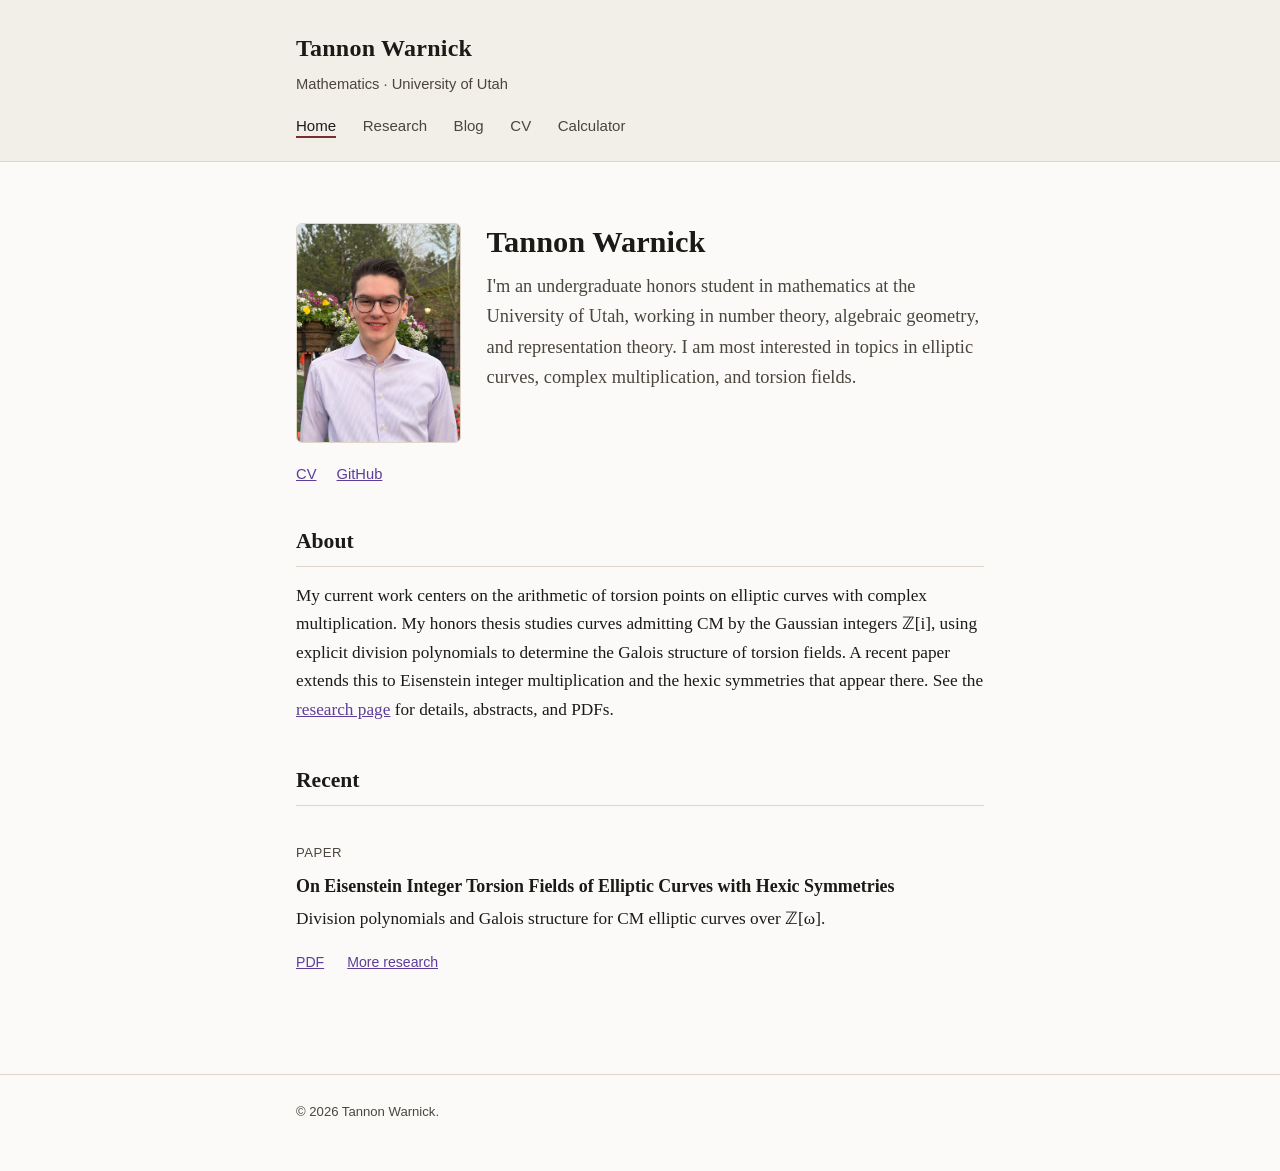
==== index.html @ 2c7872bf "first" ====
<!doctype html>
<html lang="en">
<head>
<meta charset="utf-8">
<meta name="viewport" content="width=device-width, initial-scale=1">
<title>Tannon Warnick</title>
<meta name="description" content="Tannon Warnick — mathematics, University of Utah. Research in number theory and arithmetic geometry.">
<link rel="stylesheet" href="css/style.css">
</head>
<body>

<header class="site">
  <div class="wrap">
    <a class="site-title" href="index.html">Tannon Warnick</a>
    <p class="site-tagline">Mathematics &middot; University of Utah</p>
    <nav class="site">
      <a href="index.html" aria-current="page">Home</a>
      <a href="research.html">Research</a>
      <a href="blog.html">Blog</a>
      <a href="cv.html">CV</a>
      <a href="torsion-calculator.html">Calculator</a>
    </nav>
  </div>
</header>

<main class="wrap">

  <div class="hero">
    <div class="hero-photo">
      <img src="assets/photo.jpeg" alt="Tannon Warnick">
    </div>
    <div>
      <h1>Tannon Warnick</h1>
      <p class="lede">
        I'm an undergraduate honors student in mathematics at the University of Utah,
        working in number theory, algebraic geometry, and representation theory. I am most interested in topics in elliptic curves, complex multiplication, and torsion fields.
      </p>
    </div>
  </div>

  <div class="contact-row">
    <a href="cv.html">CV</a>
    <!-- Add once you have them: arXiv author page, Google Scholar, MathSciNet, GitHub -->
    <a href="https://github.com/tannon-maker">GitHub</a>
  </div>

  <h2>About</h2>
  <p>
    My current work centers on the arithmetic of torsion points on elliptic curves with complex
    multiplication. My honors thesis studies curves admitting CM by the Gaussian integers
    <span>&#8484;[i]</span>, using explicit division polynomials to determine the Galois structure
    of torsion fields. A recent paper extends this to Eisenstein integer multiplication and the
    hexic symmetries that appear there. See the <a href="research.html">research page</a> for
    details, abstracts, and PDFs.
  </p>

  <h2>Recent</h2>
  <ul class="plain">
    <li class="entry">
      <div class="entry-meta">Paper</div>
      <div class="entry-title">On Eisenstein Integer Torsion Fields of Elliptic Curves with Hexic Symmetries</div>
      <p>Division polynomials and Galois structure for CM elliptic curves over &#8484;[&omega;].</p>
      <div class="entry-links">
        <a href="assets/papers/warnick-eisenstein-hexic-symmetries.pdf">PDF</a>
        <a href="research.html">More research</a>
      </div>
    </li>
  </ul>

</main>

<footer class="site">
  <div class="wrap">
    &copy; 2026 Tannon Warnick.
  </div>
</footer>

</body>
</html>
---- css/style.css ----
/* ---------- Tokens ---------- */
:root {
  --bg: #fbfaf8;
  --bg-alt: #f2efe9;
  --ink: #1c1a17;
  --ink-soft: #4a453d;
  --rule: #ddd6c9;
  --accent: #7a2e2e;
  --accent-soft: #a4514f;
  --link: #5c3d99;
  --max-width: 46rem;
  --serif: "Iowan Old Style", "Palatino Linotype", Palatino, "URW Palladio L", Georgia, serif;
  --sans: -apple-system, BlinkMacSystemFont, "Segoe UI", Helvetica, Arial, sans-serif;
  --mono: "SFMono-Regular", Consolas, "Liberation Mono", Menlo, monospace;
}

@media (prefers-color-scheme: dark) {
  :root {
    --bg: #171613;
    --bg-alt: #201e1a;
    --ink: #ece7dd;
    --ink-soft: #b9b2a3;
    --rule: #3a362e;
    --accent: #d68a86;
    --accent-soft: #c46a66;
    --link: #b9a3e8;
  }
}

* { box-sizing: border-box; }

html { background: var(--bg); }

body {
  margin: 0;
  background: var(--bg);
  color: var(--ink);
  font-family: var(--serif);
  font-size: 1.08rem;
  line-height: 1.65;
  -webkit-font-smoothing: antialiased;
}

.wrap {
  max-width: var(--max-width);
  margin: 0 auto;
  padding-left: 1.5rem;
  padding-right: 1.5rem;
}

/* ---------- Header / Nav ---------- */
header.site {
  border-bottom: 1px solid var(--rule);
  background: var(--bg-alt);
}

header.site .wrap {
  padding-top: 1.8rem;
  padding-bottom: 1.4rem;
}

.site-title {
  font-family: var(--serif);
  font-size: 1.5rem;
  font-weight: 600;
  letter-spacing: 0.01em;
  color: var(--ink);
  text-decoration: none;
}

.site-tagline {
  margin: 0.25rem 0 1.1rem;
  font-family: var(--sans);
  font-size: 0.92rem;
  color: var(--ink-soft);
}

nav.site {
  font-family: var(--sans);
  font-size: 0.94rem;
}

nav.site a {
  color: var(--ink-soft);
  text-decoration: none;
  margin-right: 1.4rem;
  padding-bottom: 2px;
  border-bottom: 2px solid transparent;
}

nav.site a:hover,
nav.site a[aria-current="page"] {
  color: var(--ink);
  border-bottom-color: var(--accent);
}

/* ---------- Main content ---------- */
main {
  padding: 3.8rem 0 4rem;
}

h1 {
  font-size: 1.9rem;
  line-height: 1.25;
  margin: 0 0 0.6rem;
}

h2 {
  font-size: 1.35rem;
  margin: 2.4rem 0 0.9rem;
  padding-bottom: 0.4rem;
  border-bottom: 1px solid var(--rule);
}

h3 {
  font-size: 1.08rem;
  margin: 1.6rem 0 0.5rem;
}

p { margin: 0 0 1.1rem; }

a { color: var(--link); }
a:hover { color: var(--accent); }

.lede {
  font-size: 1.15rem;
  color: var(--ink-soft);
}

ul.plain, ol.plain {
  padding-left: 0;
  list-style: none;
}

/* ---------- Home hero ---------- */
.hero {
  display: flex;
  gap: 1.6rem;
  align-items: flex-start;
  margin-bottom: 0.5rem;
}

.hero-photo {
  flex: 0 0 auto;
  width: 165px;
  height: 220x;
  border-radius: 6px;
  background: var(--bg-alt);
  border: 1px solid var(--rule);
  display: flex;
  align-items: center;
  justify-content: center;
  font-family: var(--sans);
  font-size: 0.7rem;
  color: var(--ink-soft);
  text-align: center;
  overflow: hidden;
}

.hero-photo img { width: 100%; height: 100%; object-fit: cover; }

.contact-row {
  font-family: var(--sans);
  font-size: 0.92rem;
  color: var(--ink-soft);
  margin: 1.2rem 0 2rem;
}

.contact-row a { margin-right: 1rem; }

/* ---------- Cards: research / posts ---------- */
.entry {
  padding: 1.2rem 0;
  border-bottom: 1px solid var(--rule);
}

.entry:last-child { border-bottom: none; }

.entry-title {
  font-size: 1.12rem;
  font-weight: 600;
  margin: 0 0 0.2rem;
}

.entry-meta {
  font-family: var(--sans);
  font-size: 0.82rem;
  color: var(--ink-soft);
  text-transform: uppercase;
  letter-spacing: 0.04em;
  margin-bottom: 0.5rem;
}

.entry-links {
  font-family: var(--sans);
  font-size: 0.88rem;
  margin-top: 0.5rem;
}

.entry-links a { margin-right: 1.2rem; }

.tag {
  display: inline-block;
  font-family: var(--sans);
  font-size: 0.72rem;
  letter-spacing: 0.03em;
  text-transform: uppercase;
  color: var(--accent-soft);
  border: 1px solid var(--accent-soft);
  border-radius: 999px;
  padding: 0.1rem 0.6rem;
  margin-right: 0.4rem;
}

/* ---------- Blog post ---------- */
.post-meta {
  font-family: var(--sans);
  font-size: 0.85rem;
  color: var(--ink-soft);
  text-transform: uppercase;
  letter-spacing: 0.04em;
  margin-bottom: 1.8rem;
}

article.post h2 { border-bottom: none; margin-top: 2rem; }

blockquote {
  margin: 1.4rem 0;
  padding: 0.2rem 1.2rem;
  border-left: 3px solid var(--accent-soft);
  color: var(--ink-soft);
}

/* ---------- Placeholder callouts (for the site owner, not visitors to miss) ---------- */
.todo {
  font-family: var(--sans);
  font-size: 0.85rem;
  background: var(--bg-alt);
  border: 1px dashed var(--accent-soft);
  border-radius: 6px;
  padding: 0.7rem 1rem;
  margin: 0.8rem 0 1.4rem;
  color: var(--ink-soft);
}

.todo strong { color: var(--accent); }

/* ---------- Blog post figures ---------- */
.post-figure { margin: 1.6rem 0; }
.post-figure img {
  width: 100%;
  height: auto;
  border-radius: 6px;
  display: block;
}
.post-figure figcaption {
  font-family: var(--sans);
  font-size: 0.85rem;
  color: var(--ink-soft);
  margin-top: 0.5rem;
}

/* ---------- CV ---------- */
.cv-section dl {
  display: grid;
  grid-template-columns: 8rem 1fr;
  gap: 0.4rem 1rem;
  font-family: var(--sans);
  font-size: 0.95rem;
}

.cv-section dt {
  color: var(--ink-soft);
}

.cv-section dd { margin: 0; }

/* ---------- Footer ---------- */
footer.site {
  border-top: 1px solid var(--rule);
  font-family: var(--sans);
  font-size: 0.82rem;
  color: var(--ink-soft);
  padding: 1.6rem 0 3rem;
}

/* ---------- Misc ---------- */
code, pre {
  font-family: var(--mono);
  font-size: 0.92em;
}

pre {
  background: var(--bg-alt);
  padding: 0.9rem 1.1rem;
  border-radius: 6px;
  overflow-x: auto;
}

hr.rule {
  border: none;
  border-top: 1px solid var(--rule);
  margin: 2.4rem 0;
}

@media (max-width: 30rem) {
  .hero { flex-direction: column; }
  nav.site a { margin-right: 1rem; }
}
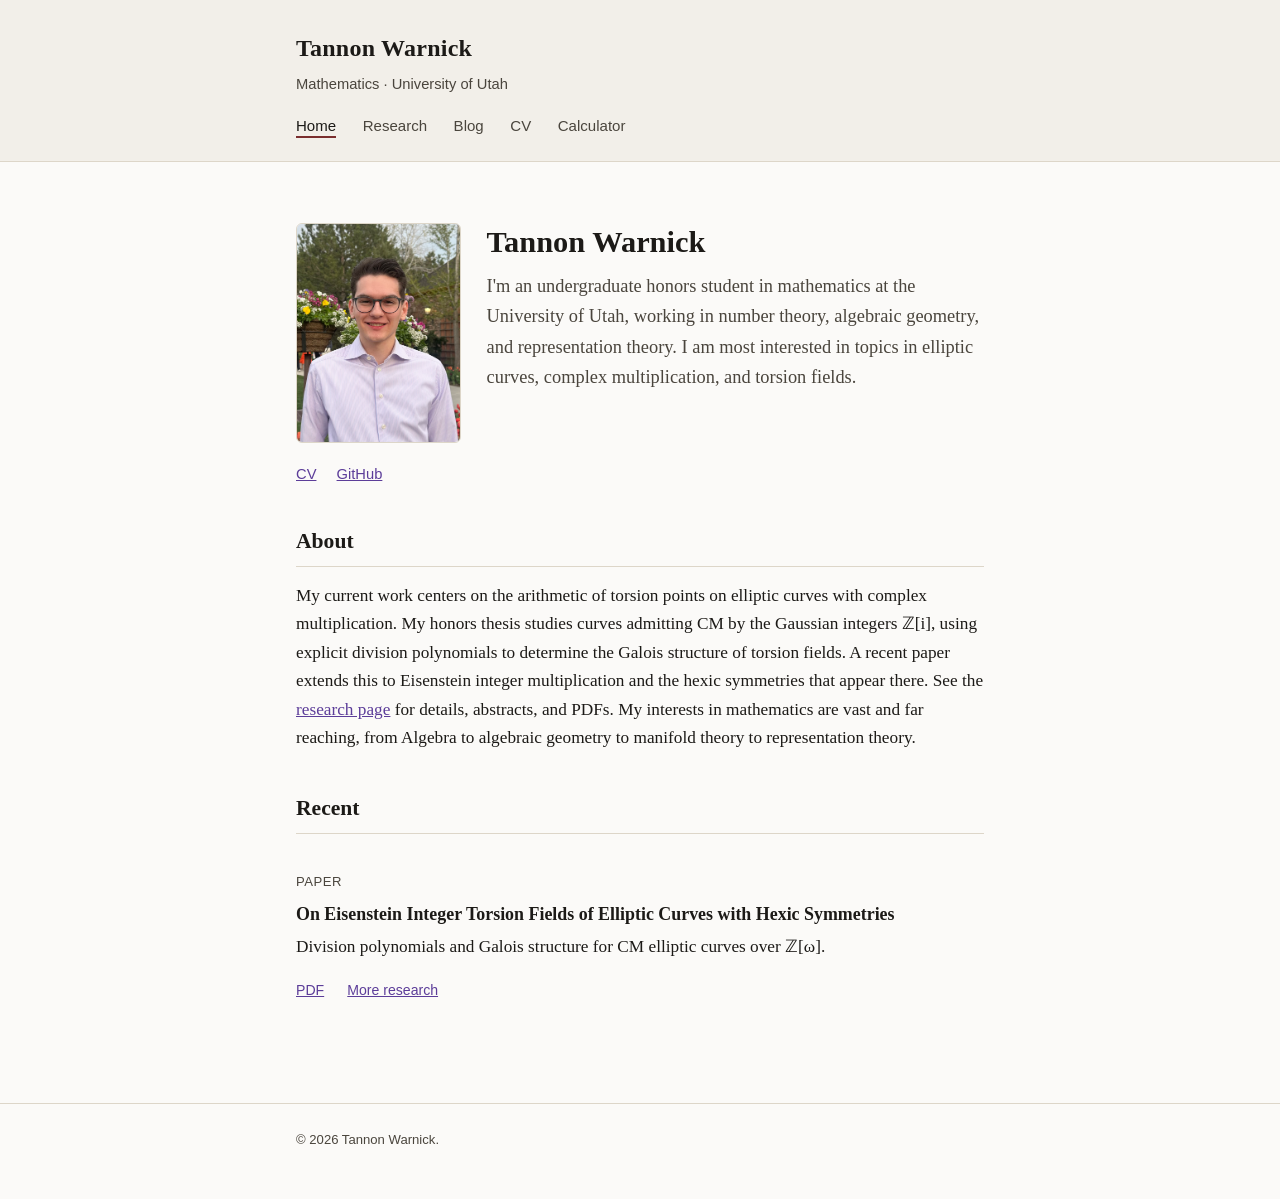
==== commit 88c4cb68: "updates" ====
--- a/index.html
+++ b/index.html
@@ -50,8 +50,9 @@
     multiplication. My honors thesis studies curves admitting CM by the Gaussian integers
     <span>&#8484;[i]</span>, using explicit division polynomials to determine the Galois structure
     of torsion fields. A recent paper extends this to Eisenstein integer multiplication and the
-    hexic symmetries that appear there. See the <a href="research.html">research page</a> for
-    details, abstracts, and PDFs.
+    hexic symmetries that appear there. See the <a href="research.html">research page</a> for details, abstracts, and PDFs.
+
+      My interests in mathematics are vast and far reaching, from Algebra to algebraic geometry to manifold theory to representation theory. 
   </p>
 
   <h2>Recent</h2>
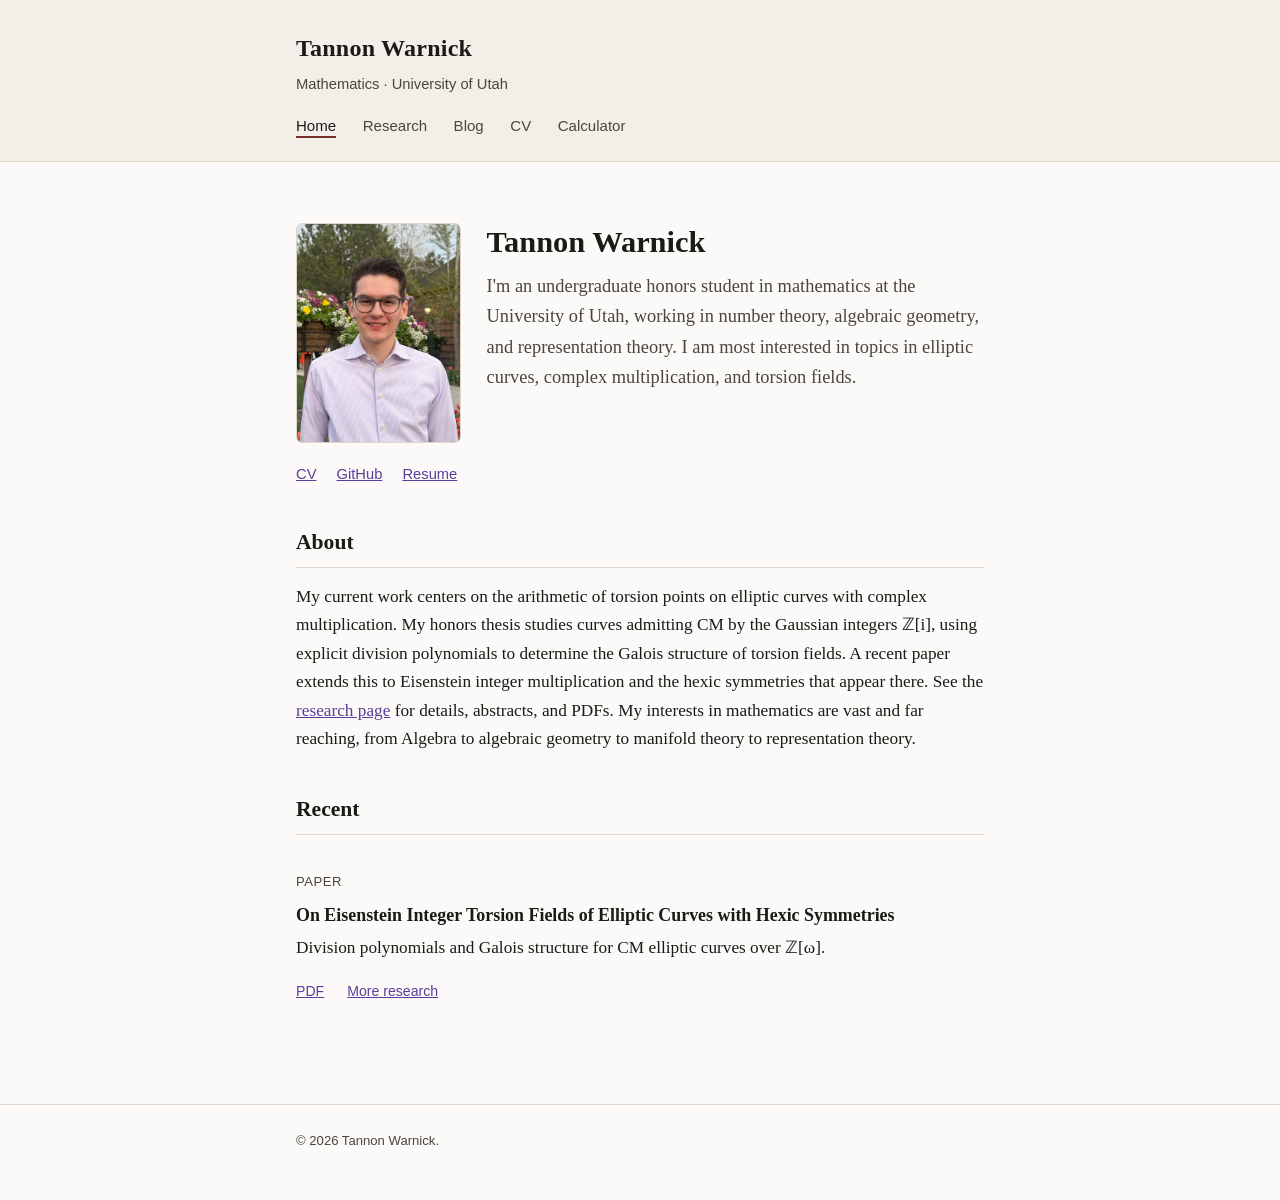
==== commit d7963564: "Resume and cv updates" ====
--- a/index.html
+++ b/index.html
@@ -40,8 +40,9 @@
 
   <div class="contact-row">
     <a href="cv.html">CV</a>
-    <!-- Add once you have them: arXiv author page, Google Scholar, MathSciNet, GitHub -->
+    <!-- Add once you have them: arXiv author page, Google Scholar, MathSciNet -->
     <a href="https://github.com/tannon-maker">GitHub</a>
+    <a href="assets/Warnick Resume.pdf">Resume</a>
   </div>
 
   <h2>About</h2>
@@ -51,7 +52,6 @@
     <span>&#8484;[i]</span>, using explicit division polynomials to determine the Galois structure
     of torsion fields. A recent paper extends this to Eisenstein integer multiplication and the
     hexic symmetries that appear there. See the <a href="research.html">research page</a> for details, abstracts, and PDFs.
-
       My interests in mathematics are vast and far reaching, from Algebra to algebraic geometry to manifold theory to representation theory. 
   </p>
 
--- a/css/style.css
+++ b/css/style.css
@@ -143,7 +143,7 @@
 .hero-photo {
   flex: 0 0 auto;
   width: 165px;
-  height: 220x;
+  height: 220px;
   border-radius: 6px;
   background: var(--bg-alt);
   border: 1px solid var(--rule);
@@ -189,6 +189,13 @@
   text-transform: uppercase;
   letter-spacing: 0.04em;
   margin-bottom: 0.5rem;
+}
+
+.cv-note {
+  font-family: var(--sans);
+  font-size: 0.85rem;
+  color: var(--ink-soft);
+  margin: -0.3rem 0 0.8rem;
 }
 
 .entry-links {
